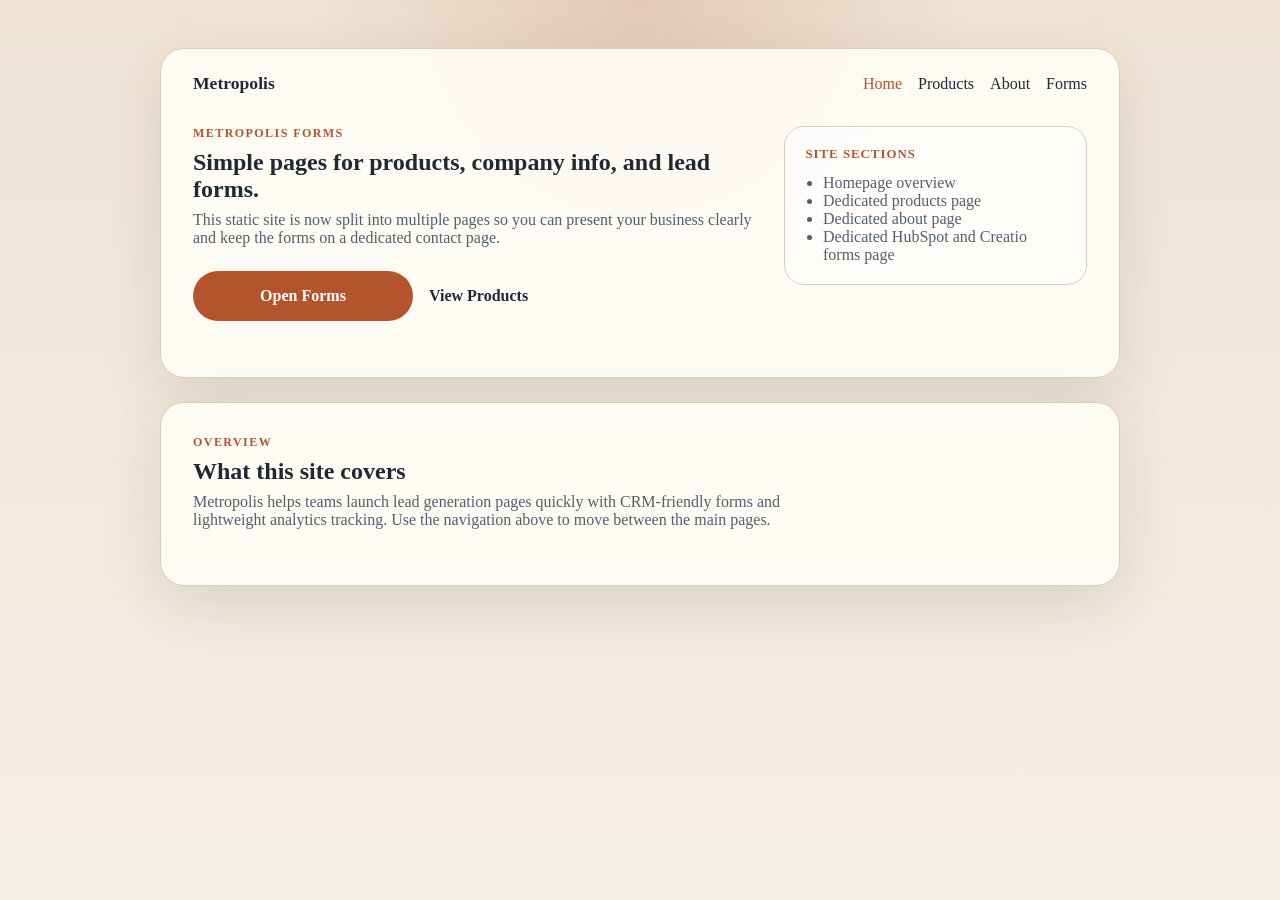
==== index.html @ 47b6cc76 "New Changes" ====
<!DOCTYPE html>
<html lang="en">
<head>
  <meta charset="UTF-8">
  <meta name="viewport" content="width=device-width, initial-scale=1.0">
  <title>Metropolis Forms</title>
  <meta name="description" content="Metropolis Forms is a simple multi-page site with product, about, and forms pages plus Google Analytics support.">
  <link rel="stylesheet" href="./styles.css">
  <script async src="https://www.googletagmanager.com/gtag/js?id=G-XXXXXXXXXX"></script>
  <script>
    window.dataLayer = window.dataLayer || [];
    function gtag() { dataLayer.push(arguments); }
    gtag('js', new Date());
    gtag('config', 'G-XXXXXXXXXX');
  </script>
</head>
<body>
  <main class="page">
    <section class="hero card">
      <nav class="site-nav" aria-label="Primary">
        <a class="brand" href="./index.html">Metropolis</a>
        <div class="nav-links">
          <a class="active" href="./index.html">Home</a>
          <a href="./products.html">Products</a>
          <a href="./about.html">About</a>
          <a href="./forms.html">Forms</a>
        </div>
      </nav>

      <div class="hero-grid">
        <div class="intro">
          <p class="eyebrow">Metropolis Forms</p>
          <h1>Simple pages for products, company info, and lead forms.</h1>
          <p class="lede">This static site is now split into multiple pages so you can present your business clearly and keep the forms on a dedicated contact page.</p>
          <div class="hero-actions">
            <a class="link-card" href="./forms.html">Open Forms</a>
            <a class="secondary-link" href="./products.html">View Products</a>
          </div>
        </div>

        <div class="hero-panel">
          <p class="panel-label">Site sections</p>
          <ul class="hero-list">
            <li>Homepage overview</li>
            <li>Dedicated products page</li>
            <li>Dedicated about page</li>
            <li>Dedicated HubSpot and Creatio forms page</li>
          </ul>
        </div>
      </div>
    </section>

    <section class="card">
      <div class="intro">
        <p class="eyebrow">Overview</p>
        <h2>What this site covers</h2>
        <p class="lede">Metropolis helps teams launch lead generation pages quickly with CRM-friendly forms and lightweight analytics tracking. Use the navigation above to move between the main pages.</p>
      </div>
    </section>
  </main>
</body>
</html>
---- styles.css ----
:root {
  color-scheme: light;
  --bg: #f4efe7;
  --surface: #fffdf8;
  --surface-strong: #ffffff;
  --text: #1f2933;
  --muted: #52606d;
  --border: #d9cdbd;
  --accent: #b4542d;
  --accent-dark: #8f3f20;
  --shadow: 0 20px 60px rgba(64, 44, 26, 0.12);
}

* {
  box-sizing: border-box;
}

body {
  margin: 0;
  min-height: 100vh;
  font-family: Georgia, "Times New Roman", serif;
  background:
    radial-gradient(circle at top, rgba(180, 84, 45, 0.18), transparent 30%),
    linear-gradient(180deg, #efe4d4 0%, var(--bg) 100%);
  color: var(--text);
}

.page {
  width: min(960px, calc(100% - 2rem));
  margin: 0 auto;
  padding: 3rem 0;
  display: grid;
  gap: 1.5rem;
}

.card {
  background: rgba(255, 253, 248, 0.92);
  border: 1px solid var(--border);
  border-radius: 24px;
  box-shadow: var(--shadow);
  padding: 2rem;
}

.hero {
  padding-top: 1.5rem;
}

.page-header {
  padding-top: 1.5rem;
}

.site-nav {
  display: flex;
  justify-content: space-between;
  align-items: center;
  gap: 1rem;
  margin-bottom: 2rem;
}

.brand,
.nav-links a,
.secondary-link {
  color: var(--text);
  text-decoration: none;
}

.nav-links a.active {
  color: var(--accent);
}

.brand {
  font-size: 1.1rem;
  font-weight: 700;
}

.nav-links {
  display: flex;
  gap: 1rem;
  flex-wrap: wrap;
}

.hero-grid {
  display: grid;
  grid-template-columns: minmax(0, 1.5fr) minmax(260px, 0.8fr);
  gap: 1.5rem;
  align-items: start;
}

.intro {
  margin-bottom: 1.5rem;
}

.eyebrow {
  margin: 0 0 0.5rem;
  letter-spacing: 0.12em;
  text-transform: uppercase;
  color: var(--accent);
  font-size: 0.75rem;
  font-weight: 700;
}

h1,
h2 {
  margin: 0 0 0.5rem;
  font-weight: 700;
}

.lede {
  margin: 0;
  color: var(--muted);
  max-width: 40rem;
}

.hero-actions {
  display: flex;
  gap: 1rem;
  flex-wrap: wrap;
  margin-top: 1.5rem;
}

.hero-panel,
.product-card {
  border: 1px solid var(--border);
  border-radius: 20px;
  background: rgba(255, 255, 255, 0.55);
  padding: 1.25rem;
}

.panel-label {
  margin: 0 0 0.75rem;
  color: var(--accent);
  font-size: 0.8rem;
  font-weight: 700;
  letter-spacing: 0.08em;
  text-transform: uppercase;
}

.hero-list {
  margin: 0;
  padding-left: 1.1rem;
  color: var(--muted);
}

.product-grid {
  display: grid;
  grid-template-columns: repeat(3, minmax(0, 1fr));
  gap: 1rem;
}

.product-card h3 {
  margin-top: 0;
  margin-bottom: 0.6rem;
}

.product-card p {
  margin: 0;
  color: var(--muted);
}

.content-stack {
  display: grid;
  gap: 1rem;
}

.content-stack p {
  margin: 0;
  color: var(--muted);
}

.hubspot-card {
  overflow: hidden;
}

.link-card {
  display: inline-flex;
  align-items: center;
  justify-content: center;
  min-width: 220px;
  padding: 1rem 1.5rem;
  border-radius: 999px;
  background: var(--accent);
  color: #fff;
  text-decoration: none;
  font-weight: 700;
}

.link-card:hover {
  background: var(--accent-dark);
}

.secondary-link {
  display: inline-flex;
  align-items: center;
  font-weight: 700;
}

.creatio-form-shell {
  border: 1px solid var(--border);
  border-radius: 20px;
  background: #f9f4ec;
  padding: 1.25rem;
}

.creatio-form-shell .bee-row,
.creatio-form-shell .bee-row-content {
  position: relative;
}

.creatio-form-shell .bee-row-1,
.creatio-form-shell .bee-row-1 .bee-row-content {
  background-repeat: no-repeat;
}

.creatio-form-shell .bee-row-content {
  max-width: 500px;
  margin: 0 auto;
  display: flex;
}

.creatio-form-shell .bee-row-content .bee-col-w12,
.creatio-form-shell .bee-row-1 .bee-col-1 .bee-block-1 div.label:not(.inline),
.creatio-form-shell .bee-row-1 .bee-col-1 .bee-block-1 label:not(.inline) {
  flex-basis: 100%;
}

.creatio-form-shell .bee-form .bee-form-row .bee-field {
  padding: 3px;
  display: flex;
  flex: 1;
  flex-wrap: wrap;
  align-items: center;
}

.creatio-form-shell .bee-form .bee-form-row .bee-field input:not([type=checkbox]):not([type=radio]) {
  flex-grow: 1;
  width: 100%;
  font-family: inherit;
  font-size: inherit;
}

.creatio-form-shell .bee-form .bee-form-row .bee-field button {
  font-family: inherit;
  font-size: inherit;
  cursor: pointer;
}

.creatio-form-shell .bee-form .bee-form-row .bee-field .bee-button-container {
  flex-grow: 1;
}

.creatio-form-shell .bee-row-1 .bee-col-1 {
  padding-bottom: 5px;
  padding-top: 5px;
}

.creatio-form-shell .bee-row-1 .bee-col-1 .bee-block-1 {
  font-family: Arial, Helvetica Neue, Helvetica, sans-serif;
  font-size: 14px;
  font-weight: 400;
  padding: 10px;
  text-align: center;
}

.creatio-form-shell .bee-row-1 .bee-col-1 .bee-block-1 form {
  display: inline-block;
  width: 100%;
}

.creatio-form-shell .bee-row-1 .bee-col-1 .bee-block-1 div.label,
.creatio-form-shell .bee-row-1 .bee-col-1 .bee-block-1 label {
  display: block;
  padding: 3px;
  color: #000;
  letter-spacing: 0;
  line-height: 200%;
  text-align: left;
  font-weight: 400;
}

.creatio-form-shell .bee-row-1 .bee-col-1 .bee-block-1 input:not([type=checkbox]):not([type=radio]):not([type=image]) {
  min-height: 38px;
  padding: 5px;
  border: 1px solid transparent;
  border-radius: 4px;
  background-color: #fff;
  color: #000;
}

.creatio-form-shell .bee-row-1 .bee-col-1 .bee-block-1 input:not([type=checkbox]):not([type=radio]):focus {
  outline-color: #3aaee0;
}

.creatio-form-shell .bee-row-1 .bee-col-1 .bee-block-1 button {
  width: 100%;
  padding: 5px 20px;
  border: 0;
  border-radius: 4px;
  background-color: #3aaee0;
  color: #fff;
  letter-spacing: 0;
  line-height: 200%;
}

@media (max-width: 640px) {
  .page {
    width: min(100% - 1rem, 960px);
    padding: 1rem 0;
  }

  .card {
    padding: 1.25rem;
    border-radius: 18px;
  }

  .site-nav,
  .hero-grid,
  .product-grid {
    grid-template-columns: 1fr;
    display: grid;
  }

  .site-nav {
    justify-content: start;
  }

  .nav-links {
    gap: 0.75rem;
  }

  .creatio-form-shell .bee-row-content:not(.no_stack) {
    display: block;
  }

  .creatio-form-shell .bee-form form {
    width: 100% !important;
  }
}
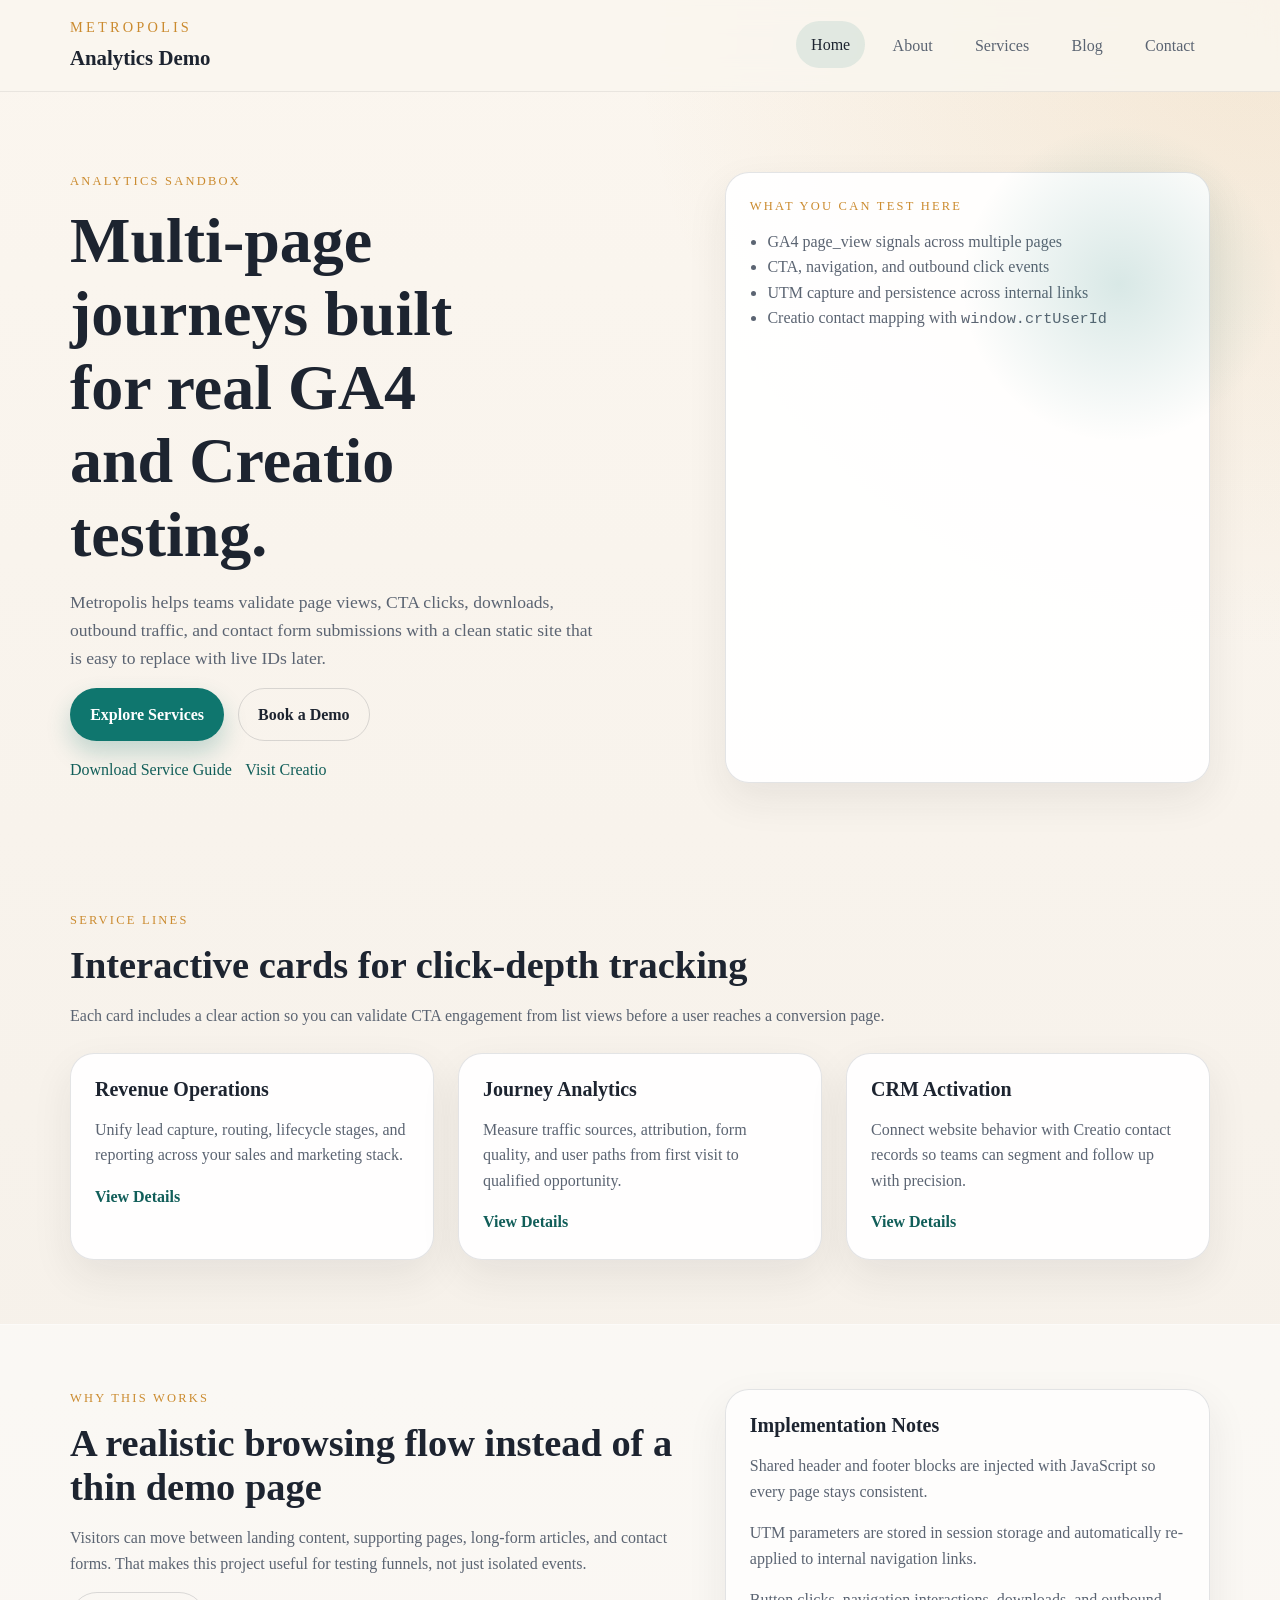
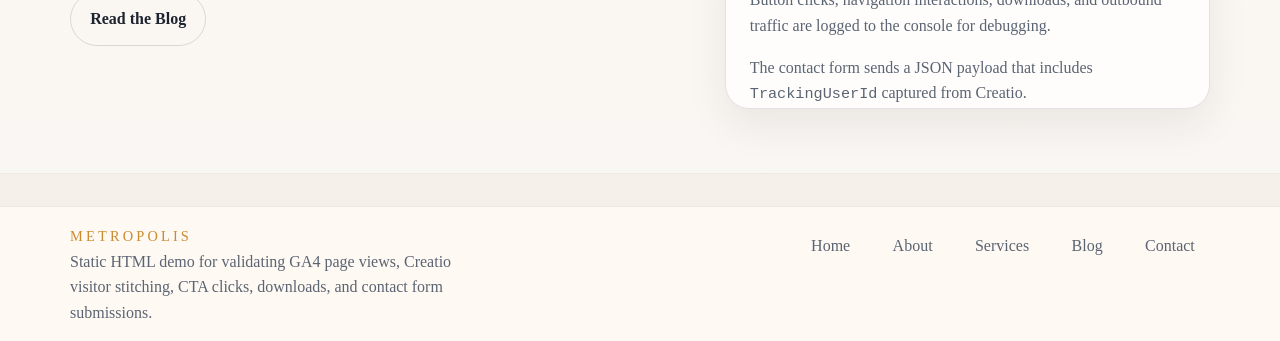
==== commit 4c6304af: "New pages updated to have ful GA test" ====
--- a/index.html
+++ b/index.html
@@ -1,62 +1,103 @@
 <!DOCTYPE html>
 <html lang="en">
 <head>
+  <script>window.TAG_ID = "G-TEST1234";</script>
+  <script async src="https://www.googletagmanager.com/gtag/js?id=G-TEST1234"></script>
+  <script>
+    window.dataLayer = window.dataLayer || [];
+    function gtag(){dataLayer.push(arguments);}
+    gtag("js", new Date());
+    gtag("config", window.TAG_ID);
+  </script>
+  <script src="https://webtracking-v01.creatio.com/JS/create-object.js"></script>
+  <script src="https://webtracking-v01.creatio.com/JS/crt-gtag-with-tracking-form-data.js"></script>
   <meta charset="UTF-8">
   <meta name="viewport" content="width=device-width, initial-scale=1.0">
-  <title>Metropolis Forms</title>
-  <meta name="description" content="Metropolis Forms is a simple multi-page site with product, about, and forms pages plus Google Analytics support.">
+  <title>Metropolis Analytics Demo | Home</title>
+  <meta name="description" content="Metropolis Analytics Demo is a multi-page website built to test GA4 and Creatio web analytics tracking end to end.">
+  <link rel="icon" href="./favicon.svg" type="image/svg+xml">
   <link rel="stylesheet" href="./styles.css">
-  <script async src="https://www.googletagmanager.com/gtag/js?id=G-XXXXXXXXXX"></script>
-  <script>
-    window.dataLayer = window.dataLayer || [];
-    function gtag() { dataLayer.push(arguments); }
-    gtag('js', new Date());
-    gtag('config', 'G-XXXXXXXXXX');
-  </script>
+  <script defer src="./main.js"></script>
 </head>
-<body>
-  <main class="page">
-    <section class="hero card">
-      <nav class="site-nav" aria-label="Primary">
-        <a class="brand" href="./index.html">Metropolis</a>
-        <div class="nav-links">
-          <a class="active" href="./index.html">Home</a>
-          <a href="./products.html">Products</a>
-          <a href="./about.html">About</a>
-          <a href="./forms.html">Forms</a>
-        </div>
-      </nav>
+<body data-page="home" data-page-title="Home">
+  <div data-include="header"></div>
 
-      <div class="hero-grid">
-        <div class="intro">
-          <p class="eyebrow">Metropolis Forms</p>
-          <h1>Simple pages for products, company info, and lead forms.</h1>
-          <p class="lede">This static site is now split into multiple pages so you can present your business clearly and keep the forms on a dedicated contact page.</p>
-          <div class="hero-actions">
-            <a class="link-card" href="./forms.html">Open Forms</a>
-            <a class="secondary-link" href="./products.html">View Products</a>
+  <main>
+    <section class="hero section">
+      <div class="container hero-grid">
+        <div>
+          <p class="eyebrow">Analytics Sandbox</p>
+          <h1>Multi-page journeys built for real GA4 and Creatio testing.</h1>
+          <p class="lede">Metropolis helps teams validate page views, CTA clicks, downloads, outbound traffic, and contact form submissions with a clean static site that is easy to replace with live IDs later.</p>
+          <div class="action-row">
+            <a class="button button-primary" href="./services.html" data-track="hero_services">Explore Services</a>
+            <a class="button button-secondary" href="./contact.html" data-track="hero_contact">Book a Demo</a>
+          </div>
+          <div class="meta-row">
+            <a href="./downloads/metropolis-service-guide.txt" download data-track="download_guide">Download Service Guide</a>
+            <a href="https://creatio.com/" target="_blank" rel="noopener noreferrer" data-track="external_creatio">Visit Creatio</a>
           </div>
         </div>
+        <aside class="feature-panel">
+          <p class="panel-label">What you can test here</p>
+          <ul class="panel-list">
+            <li>GA4 page_view signals across multiple pages</li>
+            <li>CTA, navigation, and outbound click events</li>
+            <li>UTM capture and persistence across internal links</li>
+            <li>Creatio contact mapping with <code>window.crtUserId</code></li>
+          </ul>
+        </aside>
+      </div>
+    </section>
 
-        <div class="hero-panel">
-          <p class="panel-label">Site sections</p>
-          <ul class="hero-list">
-            <li>Homepage overview</li>
-            <li>Dedicated products page</li>
-            <li>Dedicated about page</li>
-            <li>Dedicated HubSpot and Creatio forms page</li>
-          </ul>
+    <section class="section">
+      <div class="container">
+        <div class="section-heading">
+          <p class="eyebrow">Service Lines</p>
+          <h2>Interactive cards for click-depth tracking</h2>
+          <p>Each card includes a clear action so you can validate CTA engagement from list views before a user reaches a conversion page.</p>
+        </div>
+        <div class="card-grid">
+          <article class="info-card">
+            <h3>Revenue Operations</h3>
+            <p>Unify lead capture, routing, lifecycle stages, and reporting across your sales and marketing stack.</p>
+            <a class="text-link" href="./services.html#revops" data-track="card_revops">View Details</a>
+          </article>
+          <article class="info-card">
+            <h3>Journey Analytics</h3>
+            <p>Measure traffic sources, attribution, form quality, and user paths from first visit to qualified opportunity.</p>
+            <a class="text-link" href="./services.html#analytics" data-track="card_analytics">View Details</a>
+          </article>
+          <article class="info-card">
+            <h3>CRM Activation</h3>
+            <p>Connect website behavior with Creatio contact records so teams can segment and follow up with precision.</p>
+            <a class="text-link" href="./services.html#activation" data-track="card_activation">View Details</a>
+          </article>
         </div>
       </div>
     </section>
 
-    <section class="card">
-      <div class="intro">
-        <p class="eyebrow">Overview</p>
-        <h2>What this site covers</h2>
-        <p class="lede">Metropolis helps teams launch lead generation pages quickly with CRM-friendly forms and lightweight analytics tracking. Use the navigation above to move between the main pages.</p>
+    <section class="section surface-section">
+      <div class="container two-column">
+        <div>
+          <p class="eyebrow">Why this works</p>
+          <h2>A realistic browsing flow instead of a thin demo page</h2>
+          <p>Visitors can move between landing content, supporting pages, long-form articles, and contact forms. That makes this project useful for testing funnels, not just isolated events.</p>
+          <a class="button button-secondary" href="./blog.html" data-track="home_blog_cta">Read the Blog</a>
+        </div>
+        <div class="scroll-panel" aria-label="Scrollable implementation notes">
+          <h3>Implementation Notes</h3>
+          <p>Shared header and footer blocks are injected with JavaScript so every page stays consistent.</p>
+          <p>UTM parameters are stored in session storage and automatically re-applied to internal navigation links.</p>
+          <p>Button clicks, navigation interactions, downloads, and outbound traffic are logged to the console for debugging.</p>
+          <p>The contact form sends a JSON payload that includes <code>TrackingUserId</code> captured from Creatio.</p>
+          <p>Longer sections like this give you scroll behavior to inspect alongside click events and page transitions.</p>
+          <p>Swap the placeholder GA4 measurement ID with your production value when you are ready.</p>
+        </div>
       </div>
     </section>
   </main>
+
+  <div data-include="footer"></div>
 </body>
 </html>
--- a/styles.css
+++ b/styles.css
@@ -1,337 +1,445 @@
 :root {
-  color-scheme: light;
-  --bg: #f4efe7;
-  --surface: #fffdf8;
+  --bg: #f4efe8;
+  --surface: #fffaf4;
   --surface-strong: #ffffff;
-  --text: #1f2933;
-  --muted: #52606d;
-  --border: #d9cdbd;
-  --accent: #b4542d;
-  --accent-dark: #8f3f20;
-  --shadow: 0 20px 60px rgba(64, 44, 26, 0.12);
+  --text: #1d2430;
+  --muted: #5b6472;
+  --border: rgba(29, 36, 48, 0.12);
+  --accent: #0f766e;
+  --accent-dark: #115e59;
+  --accent-soft: #ddf4f1;
+  --gold: #cb8b2f;
+  --shadow: 0 16px 40px rgba(35, 37, 42, 0.08);
+  --radius-lg: 24px;
+  --radius-md: 18px;
+  --radius-sm: 12px;
+  --container: 1140px;
 }
 
 * {
   box-sizing: border-box;
 }
 
+html {
+  scroll-behavior: smooth;
+}
+
 body {
   margin: 0;
-  min-height: 100vh;
   font-family: Georgia, "Times New Roman", serif;
+  color: var(--text);
   background:
-    radial-gradient(circle at top, rgba(180, 84, 45, 0.18), transparent 30%),
-    linear-gradient(180deg, #efe4d4 0%, var(--bg) 100%);
+    radial-gradient(circle at top right, rgba(203, 139, 47, 0.14), transparent 28%),
+    linear-gradient(180deg, #fbf6ef 0%, var(--bg) 100%);
+  line-height: 1.6;
+}
+
+a {
+  color: var(--accent-dark);
+  text-decoration: none;
+}
+
+a:hover {
+  text-decoration: underline;
+}
+
+img {
+  max-width: 100%;
+}
+
+code {
+  font-family: "Courier New", Courier, monospace;
+  font-size: 0.95em;
+}
+
+.container {
+  width: min(calc(100% - 2rem), var(--container));
+  margin: 0 auto;
+}
+
+.narrow {
+  max-width: 800px;
+}
+
+.section {
+  padding: 4rem 0;
+}
+
+.surface-section {
+  background: rgba(255, 255, 255, 0.45);
+  border-top: 1px solid rgba(255, 255, 255, 0.5);
+  border-bottom: 1px solid rgba(29, 36, 48, 0.06);
+}
+
+.site-header {
+  position: sticky;
+  top: 0;
+  z-index: 30;
+  backdrop-filter: blur(14px);
+  background: rgba(250, 246, 239, 0.84);
+  border-bottom: 1px solid rgba(29, 36, 48, 0.08);
+}
+
+.nav-shell,
+.footer-shell {
+  display: flex;
+  align-items: center;
+  justify-content: space-between;
+  gap: 1rem;
+  padding: 1rem 0;
+}
+
+.brand-lockup {
+  display: inline-flex;
+  flex-direction: column;
+  gap: 0.15rem;
+}
+
+.brand-mark {
+  font-size: 0.9rem;
+  letter-spacing: 0.22em;
+  text-transform: uppercase;
+  color: var(--gold);
+}
+
+.brand-name {
+  font-size: 1.3rem;
+  font-weight: 700;
   color: var(--text);
 }
 
-.page {
-  width: min(960px, calc(100% - 2rem));
-  margin: 0 auto;
-  padding: 3rem 0;
+.site-nav-links {
+  display: flex;
+  flex-wrap: wrap;
+  gap: 0.75rem;
+}
+
+.site-nav-links a {
+  padding: 0.65rem 0.95rem;
+  border-radius: 999px;
+  color: var(--muted);
+  transition: background-color 0.2s ease, color 0.2s ease, transform 0.2s ease;
+}
+
+.site-nav-links a:hover,
+.site-nav-links a.active {
+  color: var(--text);
+  text-decoration: none;
+  background: rgba(15, 118, 110, 0.1);
+  transform: translateY(-1px);
+}
+
+.hero,
+.page-hero {
+  padding-top: 5rem;
+}
+
+.hero-grid,
+.two-column,
+.form-layout {
   display: grid;
   gap: 1.5rem;
 }
 
-.card {
-  background: rgba(255, 253, 248, 0.92);
+.hero-grid,
+.two-column {
+  grid-template-columns: 1.3fr 1fr;
+}
+
+.form-layout {
+  grid-template-columns: 0.9fr 1.1fr;
+}
+
+.hero {
+  position: relative;
+}
+
+.hero::after {
+  content: "";
+  position: absolute;
+  inset: 2rem 0 auto auto;
+  width: 320px;
+  height: 320px;
+  background: radial-gradient(circle, rgba(15, 118, 110, 0.16), transparent 70%);
+  pointer-events: none;
+}
+
+.eyebrow,
+.panel-label,
+.article-meta {
+  margin: 0 0 0.75rem;
+  letter-spacing: 0.18em;
+  text-transform: uppercase;
+  font-size: 0.78rem;
+  color: var(--gold);
+}
+
+h1,
+h2,
+h3 {
+  font-weight: 700;
+  line-height: 1.15;
+  margin: 0 0 1rem;
+}
+
+h1 {
+  font-size: clamp(2.6rem, 5vw, 4.75rem);
+  max-width: 12ch;
+}
+
+h2 {
+  font-size: clamp(1.8rem, 3vw, 2.7rem);
+}
+
+h3 {
+  font-size: 1.25rem;
+}
+
+p {
+  margin: 0 0 1rem;
+  color: var(--muted);
+}
+
+.lede {
+  font-size: 1.1rem;
+  max-width: 60ch;
+}
+
+.section-heading {
+  margin-bottom: 1.5rem;
+}
+
+.feature-panel,
+.info-card,
+.contact-form,
+.timeline-card {
+  background: rgba(255, 255, 255, 0.92);
   border: 1px solid var(--border);
-  border-radius: 24px;
+  border-radius: var(--radius-lg);
   box-shadow: var(--shadow);
-  padding: 2rem;
-}
-
-.hero {
-  padding-top: 1.5rem;
-}
-
-.page-header {
-  padding-top: 1.5rem;
-}
-
-.site-nav {
-  display: flex;
-  justify-content: space-between;
-  align-items: center;
-  gap: 1rem;
-  margin-bottom: 2rem;
-}
-
-.brand,
-.nav-links a,
-.secondary-link {
-  color: var(--text);
-  text-decoration: none;
-}
-
-.nav-links a.active {
-  color: var(--accent);
-}
-
-.brand {
-  font-size: 1.1rem;
-  font-weight: 700;
-}
-
-.nav-links {
-  display: flex;
-  gap: 1rem;
-  flex-wrap: wrap;
-}
-
-.hero-grid {
-  display: grid;
-  grid-template-columns: minmax(0, 1.5fr) minmax(260px, 0.8fr);
-  gap: 1.5rem;
-  align-items: start;
-}
-
-.intro {
-  margin-bottom: 1.5rem;
-}
-
-.eyebrow {
-  margin: 0 0 0.5rem;
-  letter-spacing: 0.12em;
-  text-transform: uppercase;
-  color: var(--accent);
-  font-size: 0.75rem;
-  font-weight: 700;
-}
-
-h1,
-h2 {
-  margin: 0 0 0.5rem;
-  font-weight: 700;
-}
-
-.lede {
-  margin: 0;
-  color: var(--muted);
-  max-width: 40rem;
-}
-
-.hero-actions {
-  display: flex;
-  gap: 1rem;
-  flex-wrap: wrap;
-  margin-top: 1.5rem;
-}
-
-.hero-panel,
-.product-card {
-  border: 1px solid var(--border);
-  border-radius: 20px;
-  background: rgba(255, 255, 255, 0.55);
-  padding: 1.25rem;
-}
-
-.panel-label {
-  margin: 0 0 0.75rem;
-  color: var(--accent);
-  font-size: 0.8rem;
-  font-weight: 700;
-  letter-spacing: 0.08em;
-  text-transform: uppercase;
-}
-
-.hero-list {
+}
+
+.feature-panel,
+.info-card,
+.contact-form {
+  padding: 1.5rem;
+}
+
+.panel-list,
+.check-list {
   margin: 0;
   padding-left: 1.1rem;
   color: var(--muted);
 }
 
-.product-grid {
-  display: grid;
-  grid-template-columns: repeat(3, minmax(0, 1fr));
-  gap: 1rem;
-}
-
-.product-card h3 {
-  margin-top: 0;
-  margin-bottom: 0.6rem;
-}
-
-.product-card p {
-  margin: 0;
-  color: var(--muted);
-}
-
-.content-stack {
-  display: grid;
-  gap: 1rem;
-}
-
-.content-stack p {
-  margin: 0;
-  color: var(--muted);
-}
-
-.hubspot-card {
-  overflow: hidden;
-}
-
-.link-card {
+.action-row,
+.meta-row {
+  display: flex;
+  flex-wrap: wrap;
+  gap: 0.85rem;
+  align-items: center;
+}
+
+.meta-row {
+  margin-top: 1rem;
+}
+
+.button {
   display: inline-flex;
   align-items: center;
   justify-content: center;
-  min-width: 220px;
-  padding: 1rem 1.5rem;
+  min-height: 48px;
+  padding: 0.8rem 1.2rem;
   border-radius: 999px;
+  font-weight: 700;
+  border: 1px solid transparent;
+  transition: transform 0.2s ease, box-shadow 0.2s ease, background-color 0.2s ease;
+}
+
+.button:hover {
+  text-decoration: none;
+  transform: translateY(-2px);
+}
+
+.button-primary {
   background: var(--accent);
   color: #fff;
-  text-decoration: none;
-  font-weight: 700;
-}
-
-.link-card:hover {
+  box-shadow: 0 12px 24px rgba(15, 118, 110, 0.24);
+}
+
+.button-primary:hover {
   background: var(--accent-dark);
 }
 
-.secondary-link {
-  display: inline-flex;
-  align-items: center;
-  font-weight: 700;
-}
-
-.creatio-form-shell {
+.button-secondary {
+  background: transparent;
+  color: var(--text);
+  border-color: rgba(29, 36, 48, 0.15);
+}
+
+.text-link {
+  font-weight: 700;
+}
+
+.card-grid,
+.blog-list {
+  display: grid;
+  gap: 1.5rem;
+}
+
+.card-grid {
+  grid-template-columns: repeat(3, minmax(0, 1fr));
+}
+
+.blog-list {
+  grid-template-columns: repeat(2, minmax(0, 1fr));
+}
+
+.detail-card {
+  min-height: 280px;
+}
+
+.tall-card {
+  min-height: 100%;
+}
+
+.pill {
+  display: inline-block;
+  margin-bottom: 0.8rem;
+  padding: 0.35rem 0.7rem;
+  background: var(--accent-soft);
+  color: var(--accent-dark);
+  border-radius: 999px;
+  font-size: 0.8rem;
+  font-weight: 700;
+}
+
+.scroll-panel {
+  min-height: 260px;
+  max-height: 320px;
+  overflow: auto;
+  padding: 1.5rem;
+  background: rgba(255, 255, 255, 0.75);
   border: 1px solid var(--border);
-  border-radius: 20px;
-  background: #f9f4ec;
+  border-radius: var(--radius-lg);
+  box-shadow: var(--shadow);
+}
+
+.horizontal-panel {
+  display: grid;
+  grid-auto-flow: column;
+  grid-auto-columns: minmax(220px, 260px);
+  gap: 1rem;
+  overflow-x: auto;
+}
+
+.timeline-card {
   padding: 1.25rem;
 }
 
-.creatio-form-shell .bee-row,
-.creatio-form-shell .bee-row-content {
-  position: relative;
-}
-
-.creatio-form-shell .bee-row-1,
-.creatio-form-shell .bee-row-1 .bee-row-content {
-  background-repeat: no-repeat;
-}
-
-.creatio-form-shell .bee-row-content {
-  max-width: 500px;
-  margin: 0 auto;
-  display: flex;
-}
-
-.creatio-form-shell .bee-row-content .bee-col-w12,
-.creatio-form-shell .bee-row-1 .bee-col-1 .bee-block-1 div.label:not(.inline),
-.creatio-form-shell .bee-row-1 .bee-col-1 .bee-block-1 label:not(.inline) {
-  flex-basis: 100%;
-}
-
-.creatio-form-shell .bee-form .bee-form-row .bee-field {
-  padding: 3px;
-  display: flex;
-  flex: 1;
-  flex-wrap: wrap;
-  align-items: center;
-}
-
-.creatio-form-shell .bee-form .bee-form-row .bee-field input:not([type=checkbox]):not([type=radio]) {
-  flex-grow: 1;
+.article-layout {
+  padding-top: 5rem;
+}
+
+.article-container {
+  max-width: 760px;
+}
+
+.article-body p {
+  margin-bottom: 1.2rem;
+}
+
+.form-row {
+  display: grid;
+  gap: 0.5rem;
+  margin-bottom: 1rem;
+}
+
+.form-row label {
+  font-weight: 700;
+}
+
+.form-row input {
   width: 100%;
-  font-family: inherit;
-  font-size: inherit;
-}
-
-.creatio-form-shell .bee-form .bee-form-row .bee-field button {
-  font-family: inherit;
-  font-size: inherit;
-  cursor: pointer;
-}
-
-.creatio-form-shell .bee-form .bee-form-row .bee-field .bee-button-container {
-  flex-grow: 1;
-}
-
-.creatio-form-shell .bee-row-1 .bee-col-1 {
-  padding-bottom: 5px;
-  padding-top: 5px;
-}
-
-.creatio-form-shell .bee-row-1 .bee-col-1 .bee-block-1 {
-  font-family: Arial, Helvetica Neue, Helvetica, sans-serif;
-  font-size: 14px;
-  font-weight: 400;
-  padding: 10px;
-  text-align: center;
-}
-
-.creatio-form-shell .bee-row-1 .bee-col-1 .bee-block-1 form {
-  display: inline-block;
-  width: 100%;
-}
-
-.creatio-form-shell .bee-row-1 .bee-col-1 .bee-block-1 div.label,
-.creatio-form-shell .bee-row-1 .bee-col-1 .bee-block-1 label {
-  display: block;
-  padding: 3px;
-  color: #000;
-  letter-spacing: 0;
-  line-height: 200%;
-  text-align: left;
-  font-weight: 400;
-}
-
-.creatio-form-shell .bee-row-1 .bee-col-1 .bee-block-1 input:not([type=checkbox]):not([type=radio]):not([type=image]) {
-  min-height: 38px;
-  padding: 5px;
-  border: 1px solid transparent;
-  border-radius: 4px;
-  background-color: #fff;
-  color: #000;
-}
-
-.creatio-form-shell .bee-row-1 .bee-col-1 .bee-block-1 input:not([type=checkbox]):not([type=radio]):focus {
-  outline-color: #3aaee0;
-}
-
-.creatio-form-shell .bee-row-1 .bee-col-1 .bee-block-1 button {
-  width: 100%;
-  padding: 5px 20px;
-  border: 0;
-  border-radius: 4px;
-  background-color: #3aaee0;
-  color: #fff;
-  letter-spacing: 0;
-  line-height: 200%;
+  min-height: 50px;
+  padding: 0.85rem 1rem;
+  border-radius: var(--radius-sm);
+  border: 1px solid rgba(29, 36, 48, 0.16);
+  background: #fff;
+  font: inherit;
+}
+
+.form-row input:focus {
+  outline: 2px solid rgba(15, 118, 110, 0.18);
+  border-color: var(--accent);
+}
+
+.form-status {
+  min-height: 1.5rem;
+  margin-top: 1rem;
+  font-weight: 700;
+}
+
+.form-status.is-success {
+  color: var(--accent-dark);
+}
+
+.form-status.is-error {
+  color: #a63b32;
+}
+
+.site-footer {
+  margin-top: 2rem;
+  border-top: 1px solid rgba(29, 36, 48, 0.08);
+  background: rgba(255, 250, 244, 0.95);
+}
+
+.footer-shell {
+  align-items: flex-start;
+}
+
+.footer-shell p {
+  max-width: 52ch;
+  margin: 0;
+}
+
+@media (max-width: 920px) {
+  .hero-grid,
+  .two-column,
+  .form-layout,
+  .card-grid,
+  .blog-list {
+    grid-template-columns: 1fr;
+  }
+
+  .nav-shell,
+  .footer-shell {
+    flex-direction: column;
+    align-items: flex-start;
+  }
+
+  h1 {
+    max-width: 100%;
+  }
 }
 
 @media (max-width: 640px) {
-  .page {
-    width: min(100% - 1rem, 960px);
-    padding: 1rem 0;
-  }
-
-  .card {
-    padding: 1.25rem;
-    border-radius: 18px;
-  }
-
-  .site-nav,
-  .hero-grid,
-  .product-grid {
-    grid-template-columns: 1fr;
-    display: grid;
-  }
-
-  .site-nav {
-    justify-content: start;
-  }
-
-  .nav-links {
-    gap: 0.75rem;
-  }
-
-  .creatio-form-shell .bee-row-content:not(.no_stack) {
-    display: block;
-  }
-
-  .creatio-form-shell .bee-form form {
-    width: 100% !important;
-  }
-}
+  .section {
+    padding: 3rem 0;
+  }
+
+  .site-nav-links {
+    gap: 0.4rem;
+  }
+
+  .site-nav-links a {
+    padding: 0.55rem 0.75rem;
+  }
+
+  .feature-panel,
+  .info-card,
+  .contact-form,
+  .scroll-panel {
+    padding: 1.2rem;
+  }
+}
